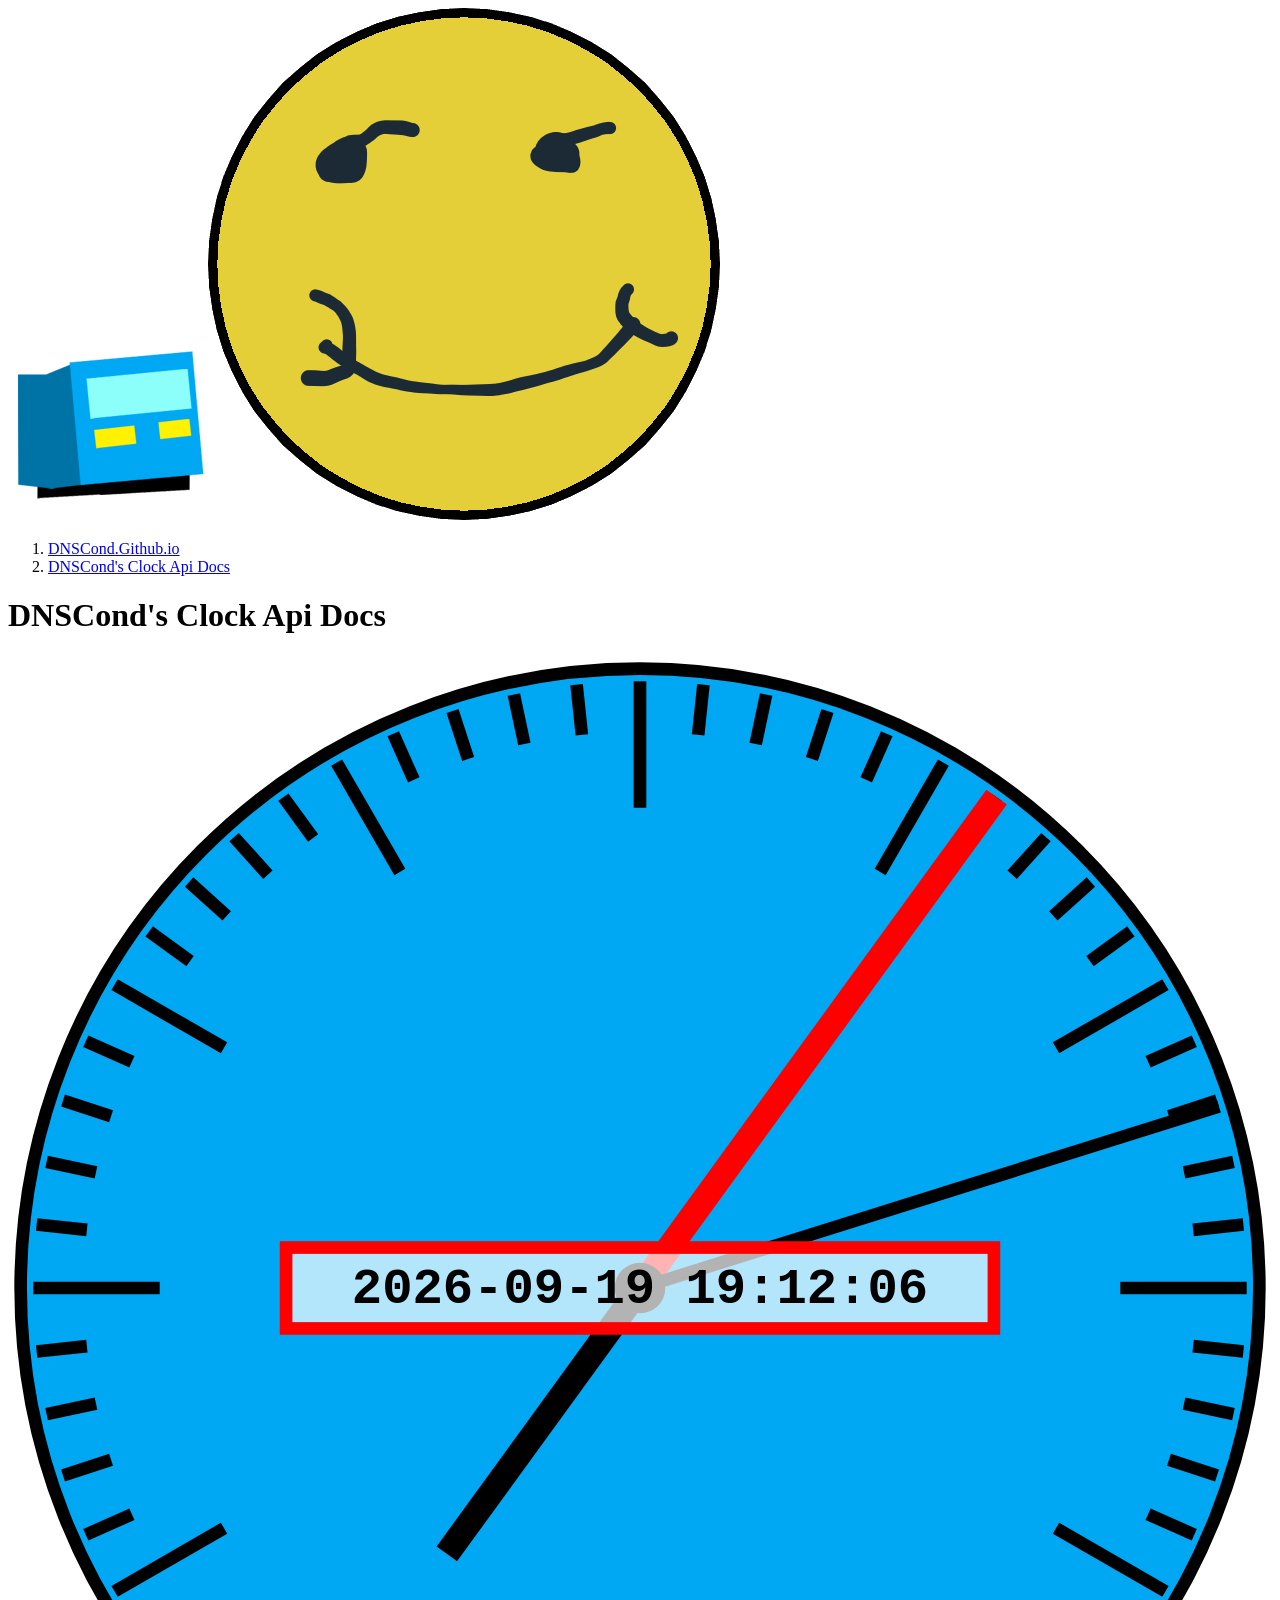
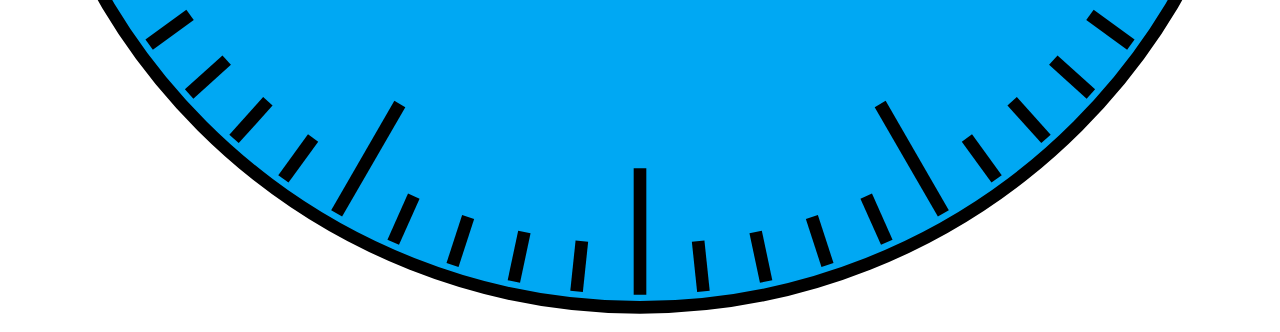
==== clock/index.html @ b07738d5 "commit to save" ====
<!DOCTYPE html><html lang="en" data-p=#00a8f3 data-s=#0073a6><meta charset=UTF-8><title>DNSCond&apos;s Clock Api Docs (DNSCond.Github.io)</title><base href="/clock/">
<script type=importmap>{"imports":{}}</script><script type=module src=/require/JSONScript.js></script>
<meta name=viewport content='width=device-width,initial-scale=1'>
<link href=/require/header3/ANTStylesheet.css rel=stylesheet>
<link href=/require/Nav.css rel=stylesheet>
<link href='/require/header3/nightLight.css.php?n=0' rel=stylesheet>
<link rel=icon href=/favicon.ico><meta name=theme-color content=#0073a6>
<link href='https://dnscond.github.io/clock/' rel=canonical>
<script src=/require/head2/domContentLoadedPromise.js></script>
<body class=""><nav class=headernav data-base-color=#ff4500><div>
<antnav-option ><a href='https://antrequest.nl'><img src='/gallery/favicon.ico' alt='ANTRequest Gallery' width=200 height=200></a></antnav-option><antnav-option data-o=#ff4500 data-b=#a62c00><a href='https://dnscond.github.io'><img src='/favicon.ico' alt='DNSCond.Github.io' width=512 height=512></a></antnav-option>
</div></nav><nav class=breadcrumbs-list><div><ol><li><a href='https://dnscond.github.io' aria-current=page>DNSCond.Github.io</a>
<li><a href='/clock/'>DNSCond&apos;s Clock Api Docs</a></ol></div></nav>
<!-- WebPage -->

<div class=divs>
    <h1>DNSCond's Clock Api Docs</h1>
    <script type=module src=index.js></script>
    <favicond-svgclock datetime=2026-09-19T19:12:06Z autoupdate with-milliseconds></favicond-svgclock>
</div>
<div class=bottom-divs></div>
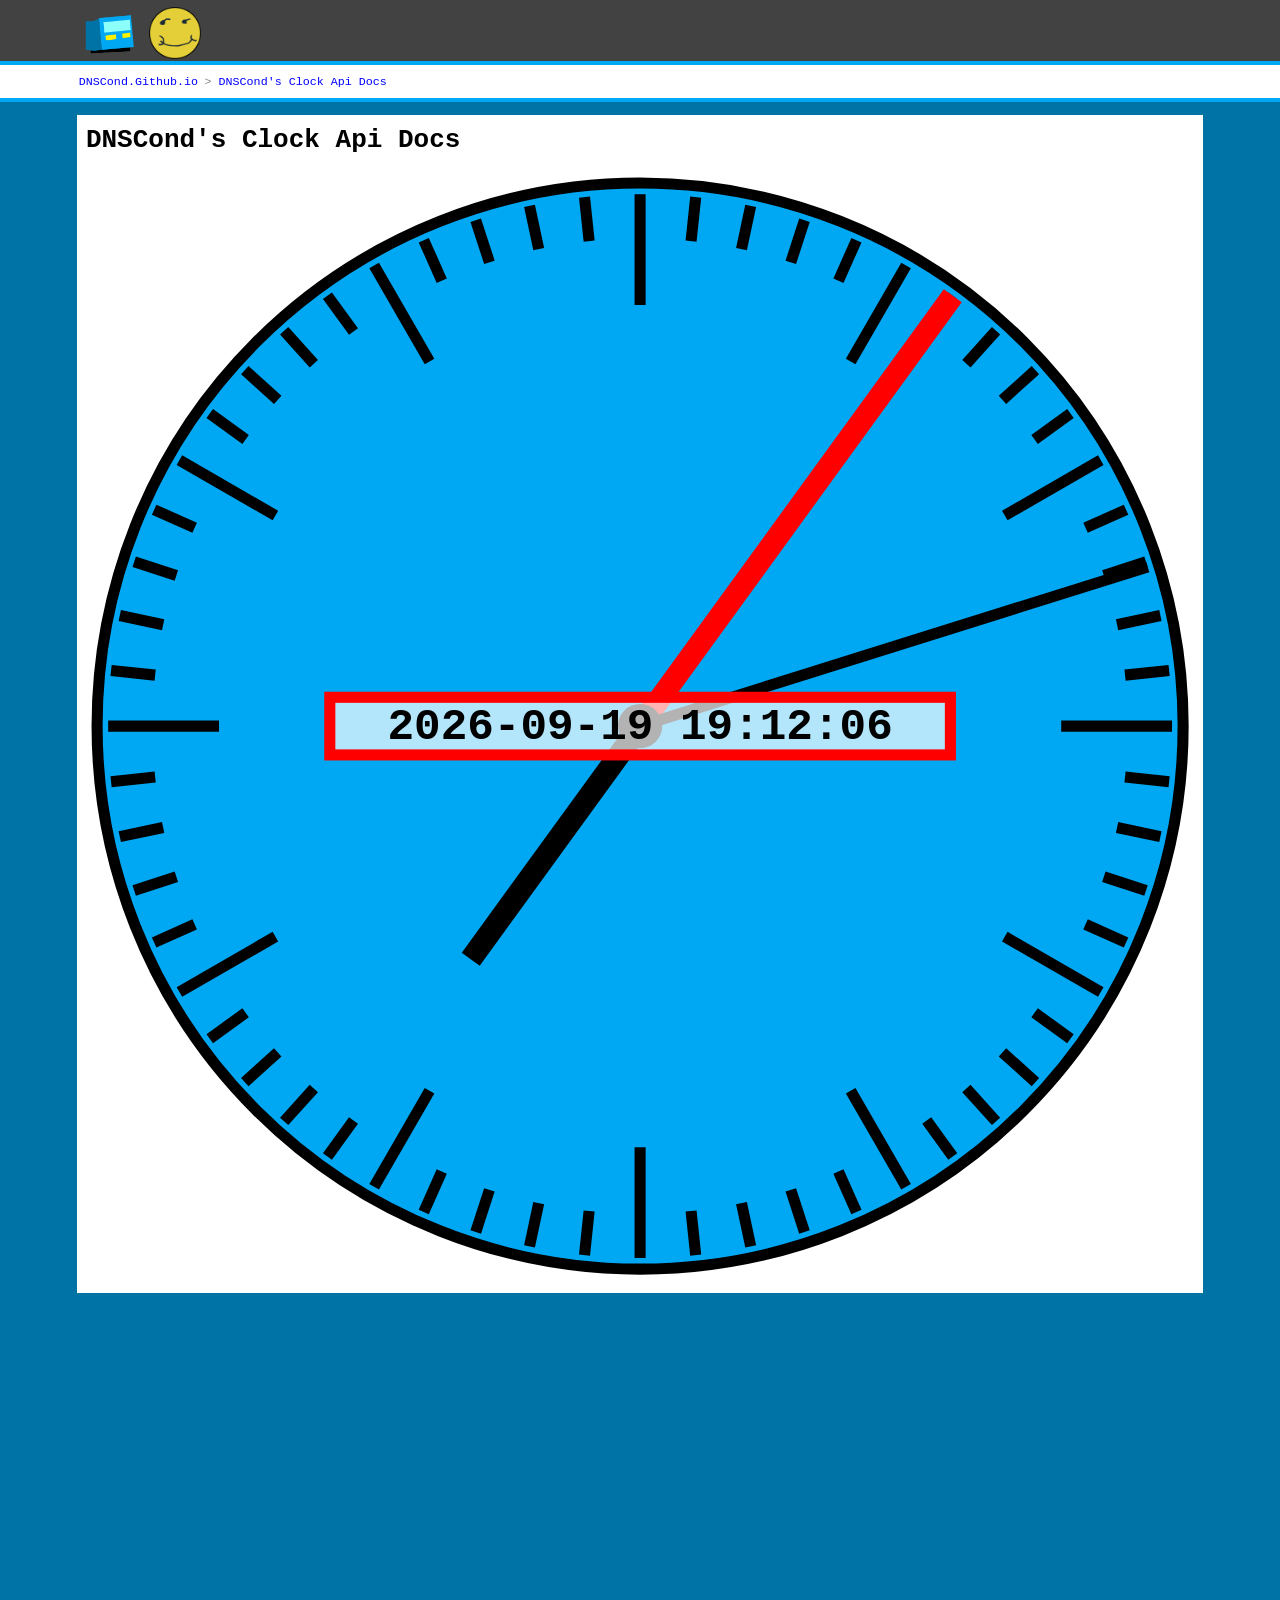
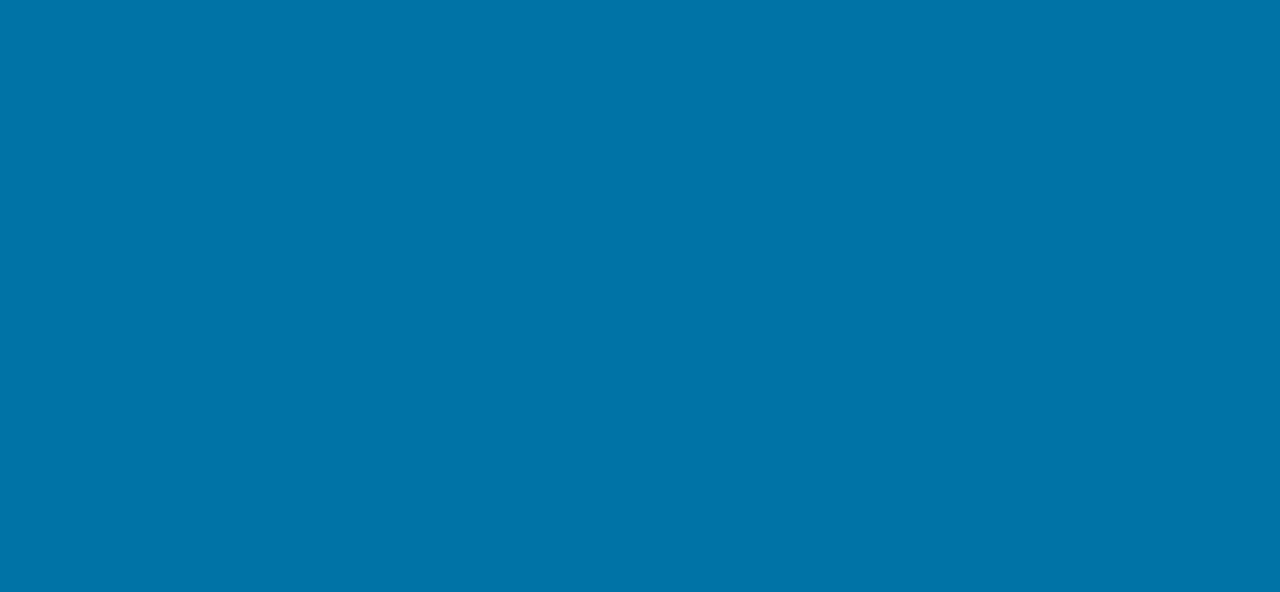
==== commit 36ec761e: "topng" ====
--- a/clock/index.html
+++ b/clock/index.html
@@ -1,12 +1,11 @@
-<!DOCTYPE html><html lang="en" data-p=#00a8f3 data-s=#0073a6><meta charset=UTF-8><title>DNSCond&apos;s Clock Api Docs (DNSCond.Github.io)</title><base href="/clock/">
+<!DOCTYPE html><html lang="en" data-line=#00a8f3 data-bg=#0073a6><meta charset=UTF-8><title>DNSCond&apos;s Clock Api Docs (DNSCond.Github.io)</title><base href="/clock/">
 <script type=importmap>{"imports":{}}</script><script type=module src=/require/JSONScript.js></script>
 <meta name=viewport content='width=device-width,initial-scale=1'>
 <link href=/require/header3/ANTStylesheet.css rel=stylesheet>
-<link href=/require/Nav.css rel=stylesheet>
 <link href='/require/header3/nightLight.css.php?n=0' rel=stylesheet>
 <link rel=icon href=/favicon.ico><meta name=theme-color content=#0073a6>
 <link href='https://dnscond.github.io/clock/' rel=canonical>
-<script src=/require/head2/domContentLoadedPromise.js></script>
+<script src=/require/header3/domContentLoadedPromise.js></script>
 <body class=""><nav class=headernav data-base-color=#ff4500><div>
 <antnav-option ><a href='https://antrequest.nl'><img src='/gallery/favicon.ico' alt='ANTRequest Gallery' width=200 height=200></a></antnav-option><antnav-option data-o=#ff4500 data-b=#a62c00><a href='https://dnscond.github.io'><img src='/favicon.ico' alt='DNSCond.Github.io' width=512 height=512></a></antnav-option>
 </div></nav><nav class=breadcrumbs-list><div><ol><li><a href='https://dnscond.github.io' aria-current=page>DNSCond.Github.io</a>
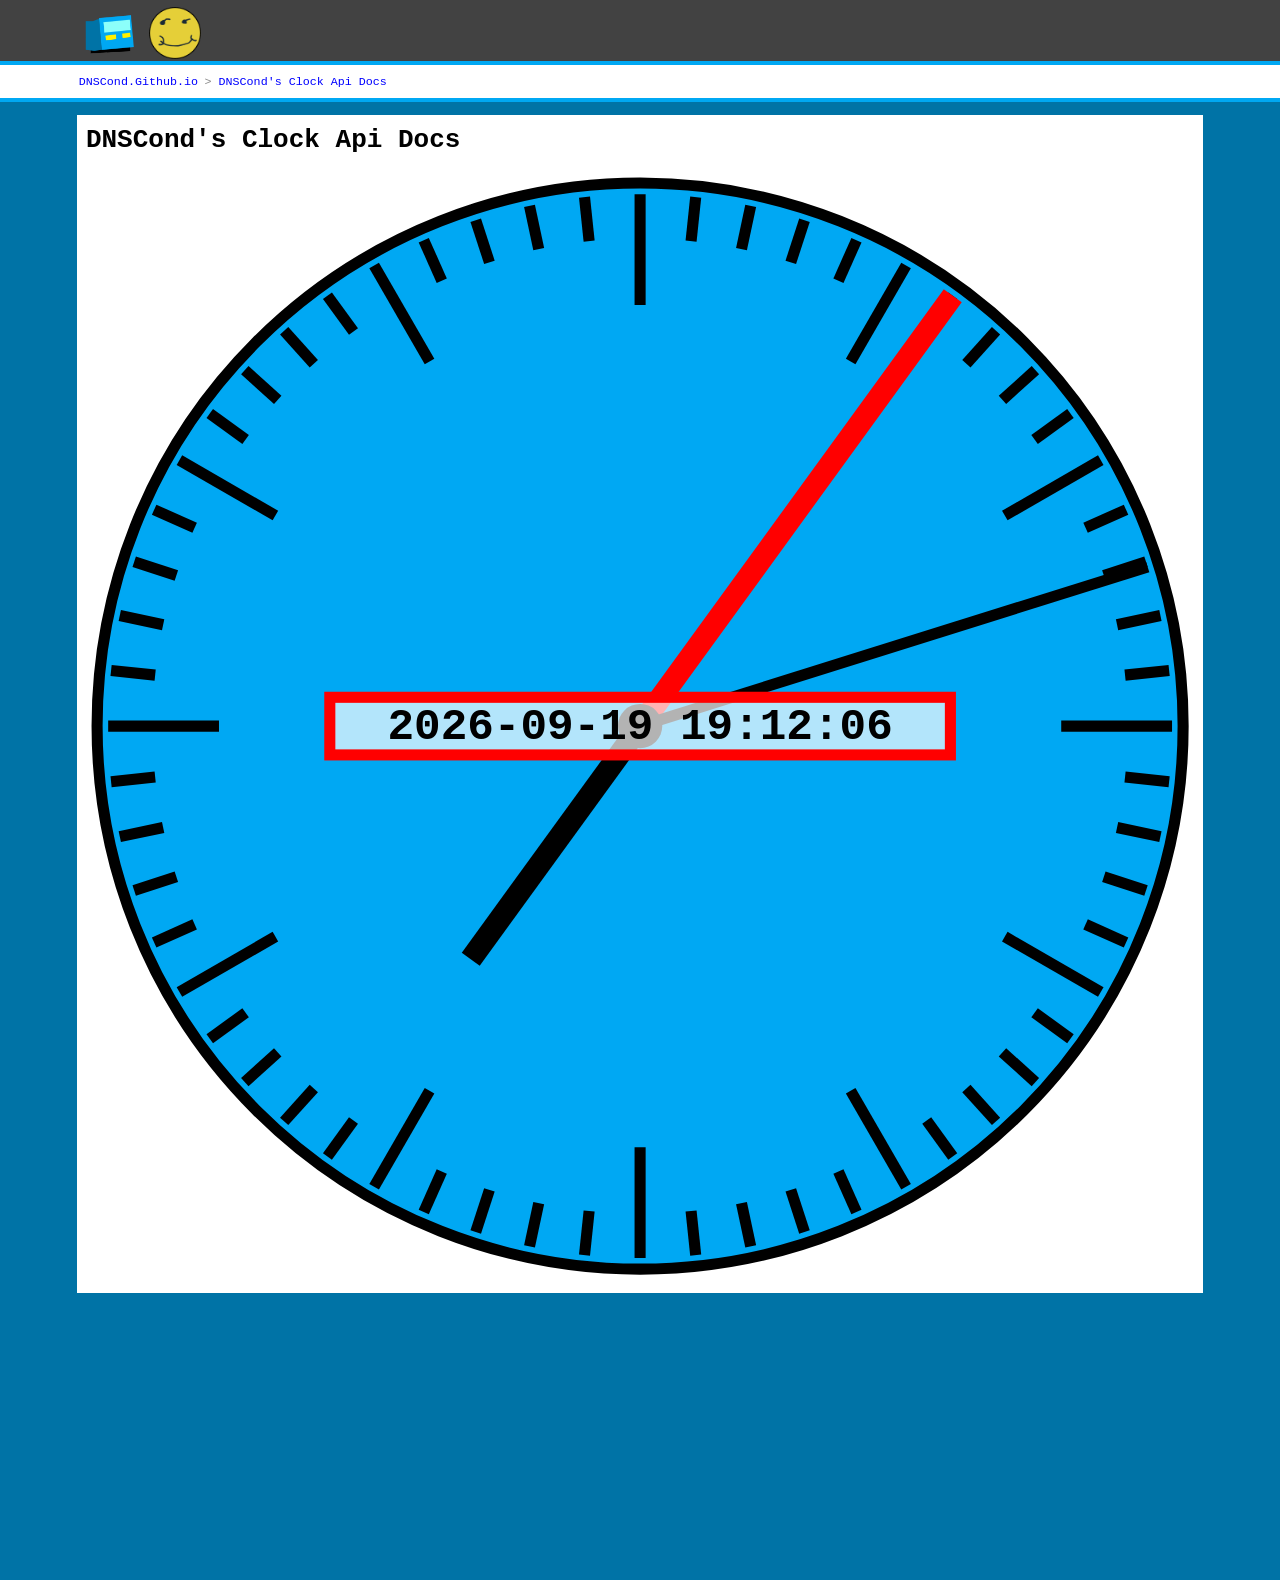
==== commit 0e41d5d9: "bottom-space" ====
--- a/clock/index.html
+++ b/clock/index.html
@@ -17,4 +17,4 @@
     <script type=module src=index.js></script>
     <favicond-svgclock datetime=2026-09-19T19:12:06Z autoupdate with-milliseconds></favicond-svgclock>
 </div>
-<div class=bottom-divs></div>
+<div class='bottom-divs1'></div>
